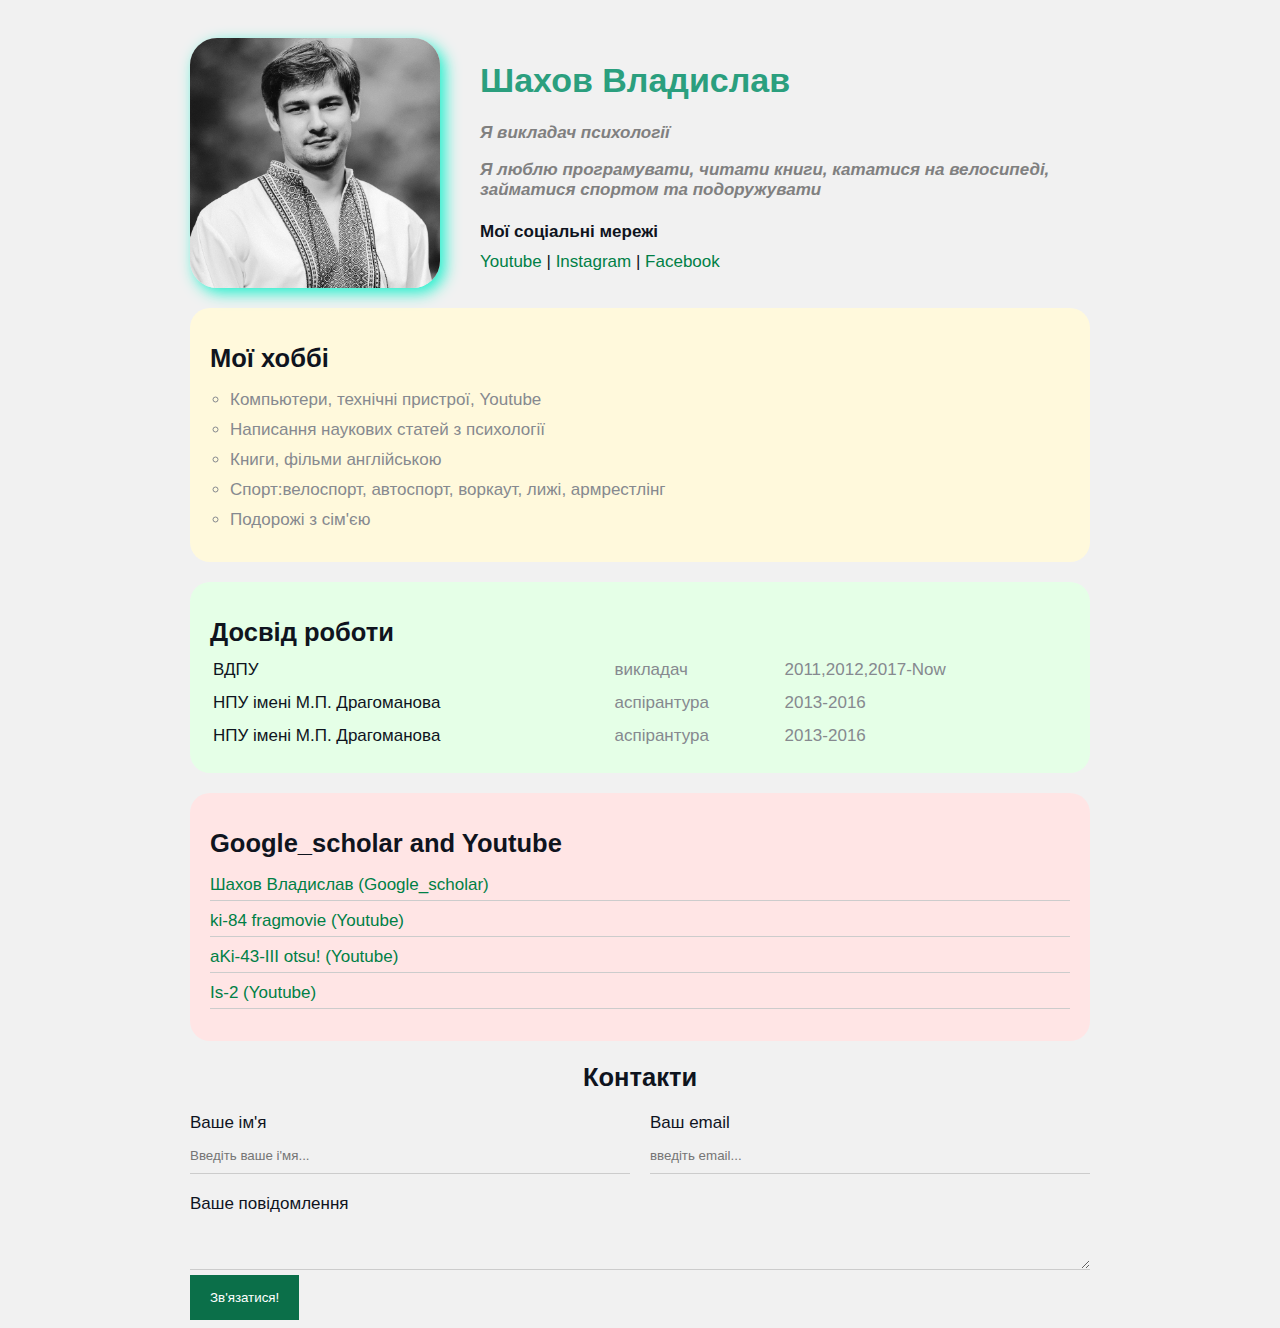
==== index.html @ 66bc000d "Finish project" ====
<!DOCTYPE html>
<head>
    <meta charset="UTF-8">
    <title>Soazar CV</title>
    <link href="Styles.CSS"rel="stylesheet"/>
</head>
<body >
<div class="container">

    <div class="info">
   <img src="Av.jpg" alt=""class="avatar"/>

   <div class="info-text">
    <h1>Шахов Владислав</h1> 
    <p></p>
    <p> <strong> Я викладач психології </strong> </p>
    <p> Я люблю програмувати, читати книги, кататися на велосипеді, займатися спортом  та подоружувати </p></td>
    
    <h4>Мої соціальні мережі</h4>
         <a href="https://www.youtube.com/c/Shahmatist/featured"target="_blank">Youtube </a>
         |
        <a href="https://instagram.com/shahmatistvs"target="_blank">Instagram </a>
        |
        <a href="https://www.facebook.com/vlad.shahov.71">Facebook</a>
    </div>
    </div> 
        
    
        <div class="card bg-yellow">
        <h2>Мої хоббі</h2>
    <ol class="list">
        <li>Компьютери, технічні пристрої, Youtube</li>
        <li>Написання наукових статей з психології</li>
        <li>Книги, фільми англійською</li>
        <li>Спорт:велоспорт, автоспорт, воркаут, лижі, армрестлінг</li>
        <li>Подорожі з сім'єю</li>
       
    </ol>
</div>
        <div class="card bg-green">
      <h2>Досвід роботи</h2>
     <table class="table"  >
     
    <tbody><tr>
        <td>ВДПУ</td>
        <td>викладач</td>
        <td>2011,2012,2017-Now</td>
        </tr>
        <tr>
        <td>НПУ імені М.П. Драгоманова</td>  
        <td>аспірантура</td>
        <td>2013-2016</td>
            </tr>
    </tbody>
    <tfoot></tfoot>
    
    

    <tr>
    <td>НПУ імені М.П. Драгоманова</td>  
    <td>аспірантура</td>
    <td>2013-2016</td>
    </tr>
 </table>
</div>

    
    <div class="card bg-red">
    <h2>Google_scholar and Youtube</h2>
<ul class="link-list">
        <li>
        <a href="https://scholar.google.com/citations?hl=ru&user=9zHVAhYAAAAJ">Шахов Владислав (Google_scholar)</a> 
    </li>

<li>
        <a href="https://www.youtube.com/watch?v=08hOkeUZmfk">ki-84 fragmovie (Youtube)</a>
</li>
<li>
        <a href="https://www.youtube.com/watch?v=0nzdtOzLQ3Y">аKi-43-III otsu! (Youtube)</a>
</li>
<li>
       <a href="https://www.youtube.com/watch?v=HTQDLX9R3WM">Is-2 (Youtube)</a>
   </li>
</ul>
</div>
<div class="contact">

<h2>Контакти</h2>
<form >

   <div class="row">
    <div class="form-group">
    
    <label for="name">Ваше ім'я</label>
    <input type="text" id="name" placeholder="Введіть ваше і'мя...">
</div>


<div class="form-group">

    <label for="email">Ваш email</label>
    <input type="email" id="email" placeholder="введіть email...">
</div>
</div>
<div class="form-group">

    <label for="text">Ваше повідомлення</label>
    <textarea  id="text" row="2" cols="15" ></textarea>
   
</div>
    <input class="btn" type="submit" value="Зв'язатися!"> 
</form>
</div>
<div class="position">
    <div class="box"></div>
</div>
</div>



<div style="margin: bottom 500px;">
</div>
</body>
</html>
---- Styles.CSS ----
@import url('http://fonts.cdnfonts.com/css/dot-matrix');
body{background-color: #f1f1f1 ;
color:#0f141e;
 font-size: 17px;
font-weight: normal;
font-family:'Dot Matrix', sans-serif;  }
h1{color: rgb(43, 159, 126);}
 a {color: rgb(0, 128, 70);
    text-decoration: none;
}
a:hover{ text-decoration: underline;

}
a:visited{color: grey;}

.avatar{width: 250px;
    border-radius: 27px;
    box-shadow: 5px 5px 15px rgb(30, 240, 205); 
}
.info{display: flex;
    margin-bottom: 20px;
}
@media(max-width:700px){  
    .info{text-align: center;
        display: block;
    }
}
.info-text{
    margin-left: 40px;
}
.info-text h4{
    margin-bottom: 10px;
}
    

.info p{color:grey;font-style: italic;font-weight: bold;
    /*text-transform: uppercase;*/

}
/*Box model*/
.container{
max-width: 900px;
margin: auto;
padding-top: 30px;
}
/*.social{
    background-color: rgb(54, 179, 54);
    padding: 20px;
    border: 5px solid rgb(25, 150, 127);
    margin: 15px;
    border-bottom-style:dotted ;
    }*/ 
    .bg-yellow{
        background: #fff9dc;
    }

   .bg-green{background: #e5ffe7;}

   .bg-red{background: #ffe5e5;}


.card{
    padding: 15px 20px;
    margin-bottom: 20px;
    border-radius: 20px;
}
.card h2{margin-bottom: 10px;}
.list{padding: 0 20px;
}
.list li{color: #86898f;
    margin-bottom: 10px;
    list-style:circle ;
    
}
.table{width: 100%;

}
.table td{padding-bottom:  10px;
}
.table td:nth-child(2),.table td:nth-child(3){
    color: #86898f;
}
.link-list{list-style: none;
    padding: 0;
}
.link-list li{
    margin-bottom: 10px;
    padding-bottom: 5px;
    border-bottom: 1px solid#ccc;
}
.contact h2{text-align: center;
}
.form-group label{
    display: block;
    font-size: 17px;
}
.form-group input,.form-group textarea{
    width:100%;
    box-sizing: border-box;
    border: none;
    border-bottom: 1px solid #ccc;
    color: #000;
    padding: 15px 0 10px;
font-family: inherit;
background: transparent;
outline: none;
}
.row {
    display: flex;
    margin-bottom: 20px;
}
.row >.form-group{
    width: 50%;
    margin-right: 20px; 
}
.row >.form-group:last-child{
    margin-right: 0;
}
.btn{
    background: rgb(11, 111, 73);
    padding: 15px 20px;
    color: rgb(255, 255, 255);
    border: none;
    font-family: inherit;
    cursor: pointer;
    
    
}
.btn:hover{
    opacity: 0.9;
}

/*Position*/

/*.position{
    position: relative;
    border: 4px solid black;
    margin-top:40px ;
    padding: 20px;
    height: 300px;
}

.box{
    position: fixed;
    bottom: 50px;
    right: 50px;
    border-radius: 50%;
    width: 50px;
    height: 50px;
    background: lightcoral;
}
*/
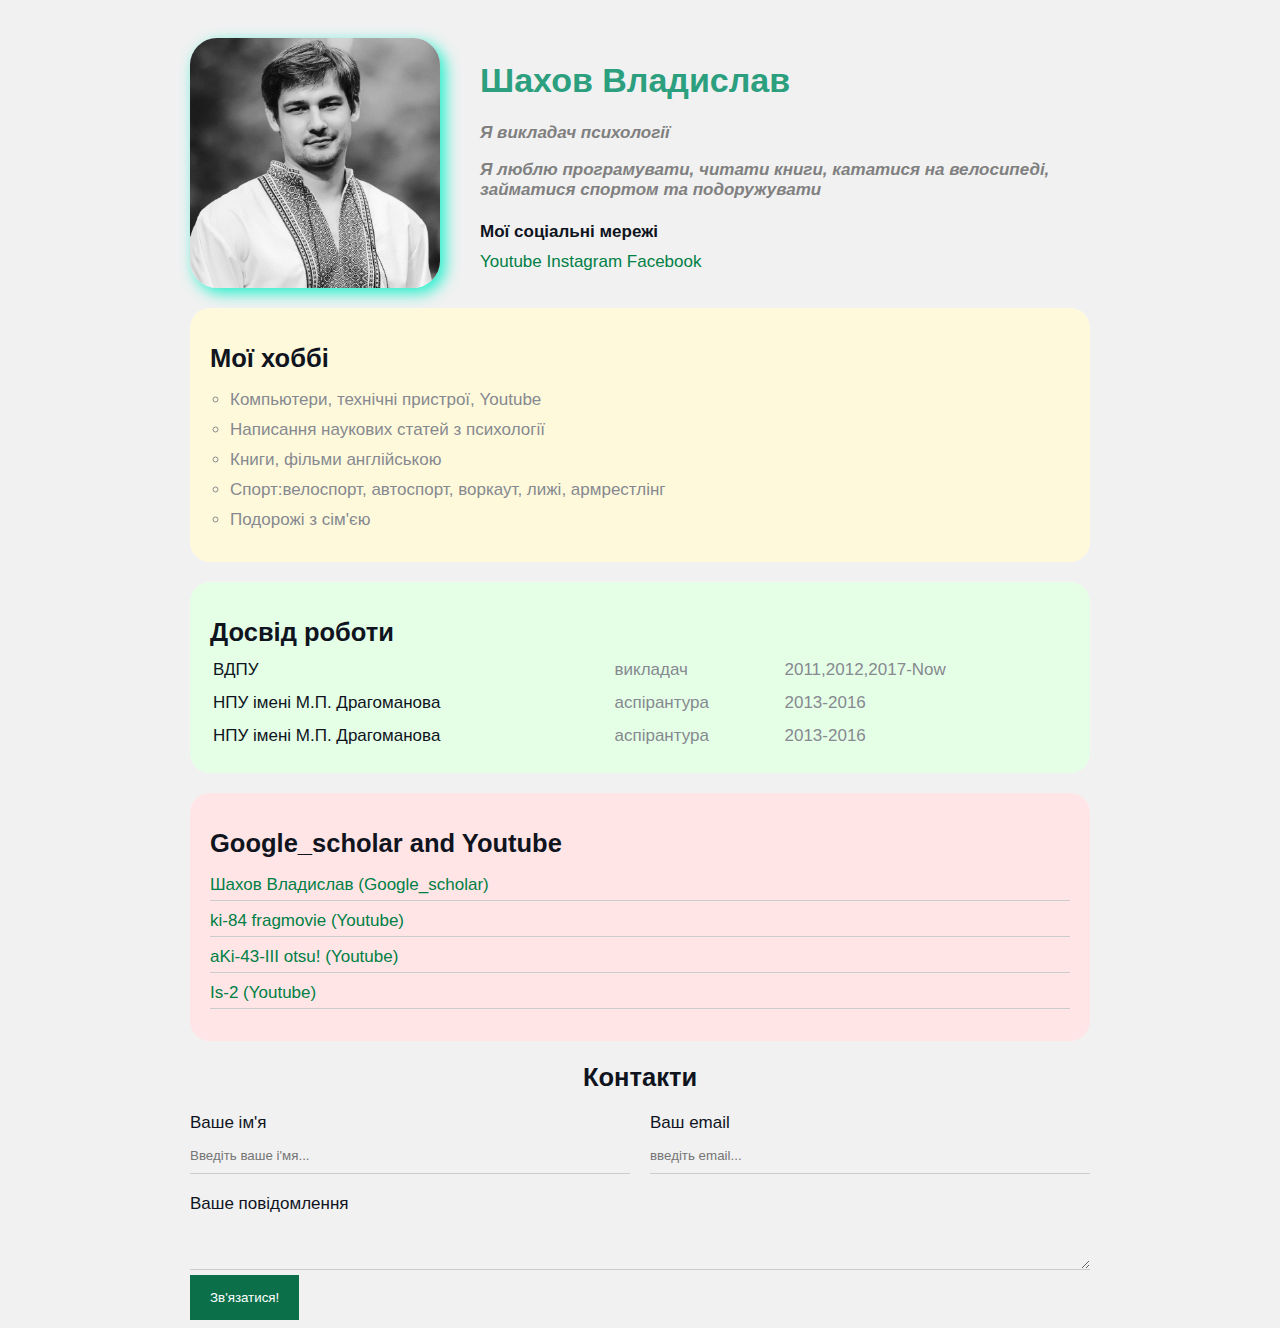
==== commit 2f10d7bd: "refactoring" ====
--- a/index.html
+++ b/index.html
@@ -4,121 +4,98 @@
     <title>Soazar CV</title>
     <link href="Styles.CSS"rel="stylesheet"/>
 </head>
-<body >
+<body>
+
+
 <div class="container">
-
     <div class="info">
-   <img src="Av.jpg" alt=""class="avatar"/>
-
-   <div class="info-text">
-    <h1>Шахов Владислав</h1> 
-    <p></p>
-    <p> <strong> Я викладач психології </strong> </p>
-    <p> Я люблю програмувати, читати книги, кататися на велосипеді, займатися спортом  та подоружувати </p></td>
-    
-    <h4>Мої соціальні мережі</h4>
-         <a href="https://www.youtube.com/c/Shahmatist/featured"target="_blank">Youtube </a>
-         |
-        <a href="https://instagram.com/shahmatistvs"target="_blank">Instagram </a>
-        |
-        <a href="https://www.facebook.com/vlad.shahov.71">Facebook</a>
-    </div>
+        <img src="Av.jpg" alt=""class="avatar"/>
+        <div class="info-text">
+            <h1>Шахов Владислав</h1> 
+            <p> <strong> Я викладач психології </strong> </p>
+            <p> Я люблю програмувати, читати книги, кататися на велосипеді, займатися спортом  та подоружувати </p></td>
+            <h4>Мої соціальні мережі</h4>
+            <a href="https://www.youtube.com/c/Shahmatist/featured"target="_blank">Youtube </a>
+            <a href="https://instagram.com/shahmatistvs"target="_blank">Instagram </a>
+            <a href="https://www.facebook.com/vlad.shahov.71">Facebook</a> 
+        </div>
     </div> 
-        
-    
-        <div class="card bg-yellow">
+    <div class="card bg-yellow">
         <h2>Мої хоббі</h2>
-    <ol class="list">
+        <ol class="list">
         <li>Компьютери, технічні пристрої, Youtube</li>
         <li>Написання наукових статей з психології</li>
         <li>Книги, фільми англійською</li>
         <li>Спорт:велоспорт, автоспорт, воркаут, лижі, армрестлінг</li>
         <li>Подорожі з сім'єю</li>
-       
-    </ol>
-</div>
+        </ol>
+    </div>
         <div class="card bg-green">
-      <h2>Досвід роботи</h2>
-     <table class="table"  >
-     
-    <tbody><tr>
-        <td>ВДПУ</td>
-        <td>викладач</td>
-        <td>2011,2012,2017-Now</td>
-        </tr>
-        <tr>
-        <td>НПУ імені М.П. Драгоманова</td>  
-        <td>аспірантура</td>
-        <td>2013-2016</td>
+            <h2>Досвід роботи</h2>
+            <table class="table"  >
+            <tbody>
+            <tr>
+            <td>ВДПУ</td>
+            <td>викладач</td>
+            <td>2011,2012,2017-Now</td>
             </tr>
-    </tbody>
-    <tfoot></tfoot>
-    
-    
-
-    <tr>
-    <td>НПУ імені М.П. Драгоманова</td>  
-    <td>аспірантура</td>
-    <td>2013-2016</td>
-    </tr>
- </table>
-</div>
-
-    
+            <tr>
+            <td>НПУ імені М.П. Драгоманова</td>  
+            <td>аспірантура</td>
+            <td>2013-2016</td>
+            </tr>
+            </tbody>
+            <tfoot></tfoot>
+            <tr>
+            <td>НПУ імені М.П. Драгоманова</td>  
+            <td>аспірантура</td>
+            <td>2013-2016</td>
+            </tr>
+            </table>
+        </div>
     <div class="card bg-red">
-    <h2>Google_scholar and Youtube</h2>
-<ul class="link-list">
+        <h2>Google_scholar and Youtube</h2>
+        <ul class="link-list">
         <li>
         <a href="https://scholar.google.com/citations?hl=ru&user=9zHVAhYAAAAJ">Шахов Владислав (Google_scholar)</a> 
-    </li>
-
-<li>
+        </li>
+        <li>
         <a href="https://www.youtube.com/watch?v=08hOkeUZmfk">ki-84 fragmovie (Youtube)</a>
-</li>
-<li>
+        </li>
+        <li>
         <a href="https://www.youtube.com/watch?v=0nzdtOzLQ3Y">аKi-43-III otsu! (Youtube)</a>
-</li>
-<li>
-       <a href="https://www.youtube.com/watch?v=HTQDLX9R3WM">Is-2 (Youtube)</a>
-   </li>
-</ul>
-</div>
-<div class="contact">
-
-<h2>Контакти</h2>
-<form >
-
-   <div class="row">
+        </li>
+        <li>
+        <a href="https://www.youtube.com/watch?v=HTQDLX9R3WM">Is-2 (Youtube)</a>
+        </li>
+        </ul>
+        </div>
+    <div class="contact">
+        <h2>Контакти</h2>
+        <form >
+        <div class="row">
+        <div class="form-group">
+            <label for="name">Ваше ім'я</label>
+            <input type="text" id="name" placeholder="Введіть ваше і'мя...">
+    </div>
     <div class="form-group">
-    
-    <label for="name">Ваше ім'я</label>
-    <input type="text" id="name" placeholder="Введіть ваше і'мя...">
-</div>
-
-
-<div class="form-group">
-
-    <label for="email">Ваш email</label>
-    <input type="email" id="email" placeholder="введіть email...">
-</div>
-</div>
-<div class="form-group">
-
-    <label for="text">Ваше повідомлення</label>
-    <textarea  id="text" row="2" cols="15" ></textarea>
-   
-</div>
-    <input class="btn" type="submit" value="Зв'язатися!"> 
-</form>
-</div>
-<div class="position">
-    <div class="box"></div>
-</div>
-</div>
-
-
-
-<div style="margin: bottom 500px;">
+            <label for="email">Ваш email</label>
+            <input type="email" id="email" placeholder="введіть email...">
+    </div>
+        </div>
+            <div class="form-group">
+                <label for="text">Ваше повідомлення</label>
+                <textarea  id="text" row="2" cols="15" ></textarea>
+        </div>
+        <input class="btn" type="submit" value="Зв'язатися!"> 
+        </form>
+        </div>
+            <div class="position">
+            <div class="box">
+        </div>
+    </div>
+        </div>
+        <div style="margin: bottom 500px;">
 </div>
 </body>
 </html>--- a/Styles.CSS
+++ b/Styles.CSS
@@ -1,29 +1,42 @@
 @import url('http://fonts.cdnfonts.com/css/dot-matrix');
-body{background-color: #f1f1f1 ;
-color:#0f141e;
- font-size: 17px;
-font-weight: normal;
-font-family:'Dot Matrix', sans-serif;  }
-h1{color: rgb(43, 159, 126);}
+body {
+    background-color: #f1f1f1 ;
+    color:#0f141e;
+    font-size: 17px;
+    font-weight: normal;
+    font-family:'Dot Matrix', sans-serif;  
+}
+
+h1 {color: rgb(43, 159, 126);}
  a {color: rgb(0, 128, 70);
-    text-decoration: none;
+   text-decoration: none;
 }
-a:hover{ text-decoration: underline;
 
+a:hover { 
+    text-decoration: underline;
 }
-a:visited{color: grey;}
 
-.avatar{width: 250px;
+a:visited{
+    color: grey;
+}
+
+.avatar {
+    width: 250px;
     border-radius: 27px;
     box-shadow: 5px 5px 15px rgb(30, 240, 205); 
 }
-.info{display: flex;
+.info {
+    display: flex;
     margin-bottom: 20px;
 }
-@media(max-width:700px){  
-    .info{text-align: center;
-        display: block;
-    }
+@media(max-width:700px)
+{  
+
+.info {
+    text-align: center;
+    display: block;
+}
+
 }
 .info-text{
     margin-left: 40px;
@@ -31,122 +44,106 @@
 .info-text h4{
     margin-bottom: 10px;
 }
+.info p 
+{   color:grey; 
+    font-style: italic; 
+    font-weight: bold;  
     
-
-.info p{color:grey;font-style: italic;font-weight: bold;
-    /*text-transform: uppercase;*/
-
 }
 /*Box model*/
 .container{
-max-width: 900px;
-margin: auto;
-padding-top: 30px;
+    max-width: 900px;
+    margin: auto;
+    padding-top: 30px;
 }
-/*.social{
-    background-color: rgb(54, 179, 54);
-    padding: 20px;
-    border: 5px solid rgb(25, 150, 127);
-    margin: 15px;
-    border-bottom-style:dotted ;
-    }*/ 
-    .bg-yellow{
-        background: #fff9dc;
+
+.bg-yellow{
+    background: #fff9dc;
     }
-
-   .bg-green{background: #e5ffe7;}
-
-   .bg-red{background: #ffe5e5;}
-
-
+.bg-green {
+    background: #e5ffe7;}
+.bg-red {
+    background: #ffe5e5;}
 .card{
     padding: 15px 20px;
     margin-bottom: 20px;
     border-radius: 20px;
 }
-.card h2{margin-bottom: 10px;}
-.list{padding: 0 20px;
+.card h2 {
+    margin-bottom: 10px;
 }
-.list li{color: #86898f;
+
+.list {
+    padding: 0 20px;
+}
+
+.list li {
+    color: #86898f;
     margin-bottom: 10px;
-    list-style:circle ;
-    
+    list-style:circle ; 
 }
-.table{width: 100%;
+.table{
+    width: 100%;
+}
 
+.table td {
+    padding-bottom:  10px;
 }
-.table td{padding-bottom:  10px;
-}
+
 .table td:nth-child(2),.table td:nth-child(3){
     color: #86898f;
 }
-.link-list{list-style: none;
+.link-list {
+    list-style: none;
     padding: 0;
 }
-.link-list li{
+
+.link-list li {
     margin-bottom: 10px;
     padding-bottom: 5px;
     border-bottom: 1px solid#ccc;
 }
-.contact h2{text-align: center;
+
+.contact h2 {
+    text-align: center;
 }
-.form-group label{
+
+.form-group label {
     display: block;
     font-size: 17px;
 }
-.form-group input,.form-group textarea{
+.form-group input,.form-group textarea {
     width:100%;
     box-sizing: border-box;
     border: none;
     border-bottom: 1px solid #ccc;
     color: #000;
     padding: 15px 0 10px;
-font-family: inherit;
-background: transparent;
-outline: none;
+    font-family: inherit;
+    background: transparent;
+    outline: none;
 }
+
 .row {
     display: flex;
     margin-bottom: 20px;
 }
-.row >.form-group{
+.row >.form-group {
     width: 50%;
     margin-right: 20px; 
 }
-.row >.form-group:last-child{
+
+.row >.form-group:last-child {
     margin-right: 0;
 }
-.btn{
+.btn {
     background: rgb(11, 111, 73);
     padding: 15px 20px;
     color: rgb(255, 255, 255);
     border: none;
     font-family: inherit;
-    cursor: pointer;
-    
-    
+    cursor: pointer;  
 }
 .btn:hover{
     opacity: 0.9;
 }
-
-/*Position*/
-
-/*.position{
-    position: relative;
-    border: 4px solid black;
-    margin-top:40px ;
-    padding: 20px;
-    height: 300px;
-}
-
-.box{
-    position: fixed;
-    bottom: 50px;
-    right: 50px;
-    border-radius: 50%;
-    width: 50px;
-    height: 50px;
-    background: lightcoral;
-}
-*/